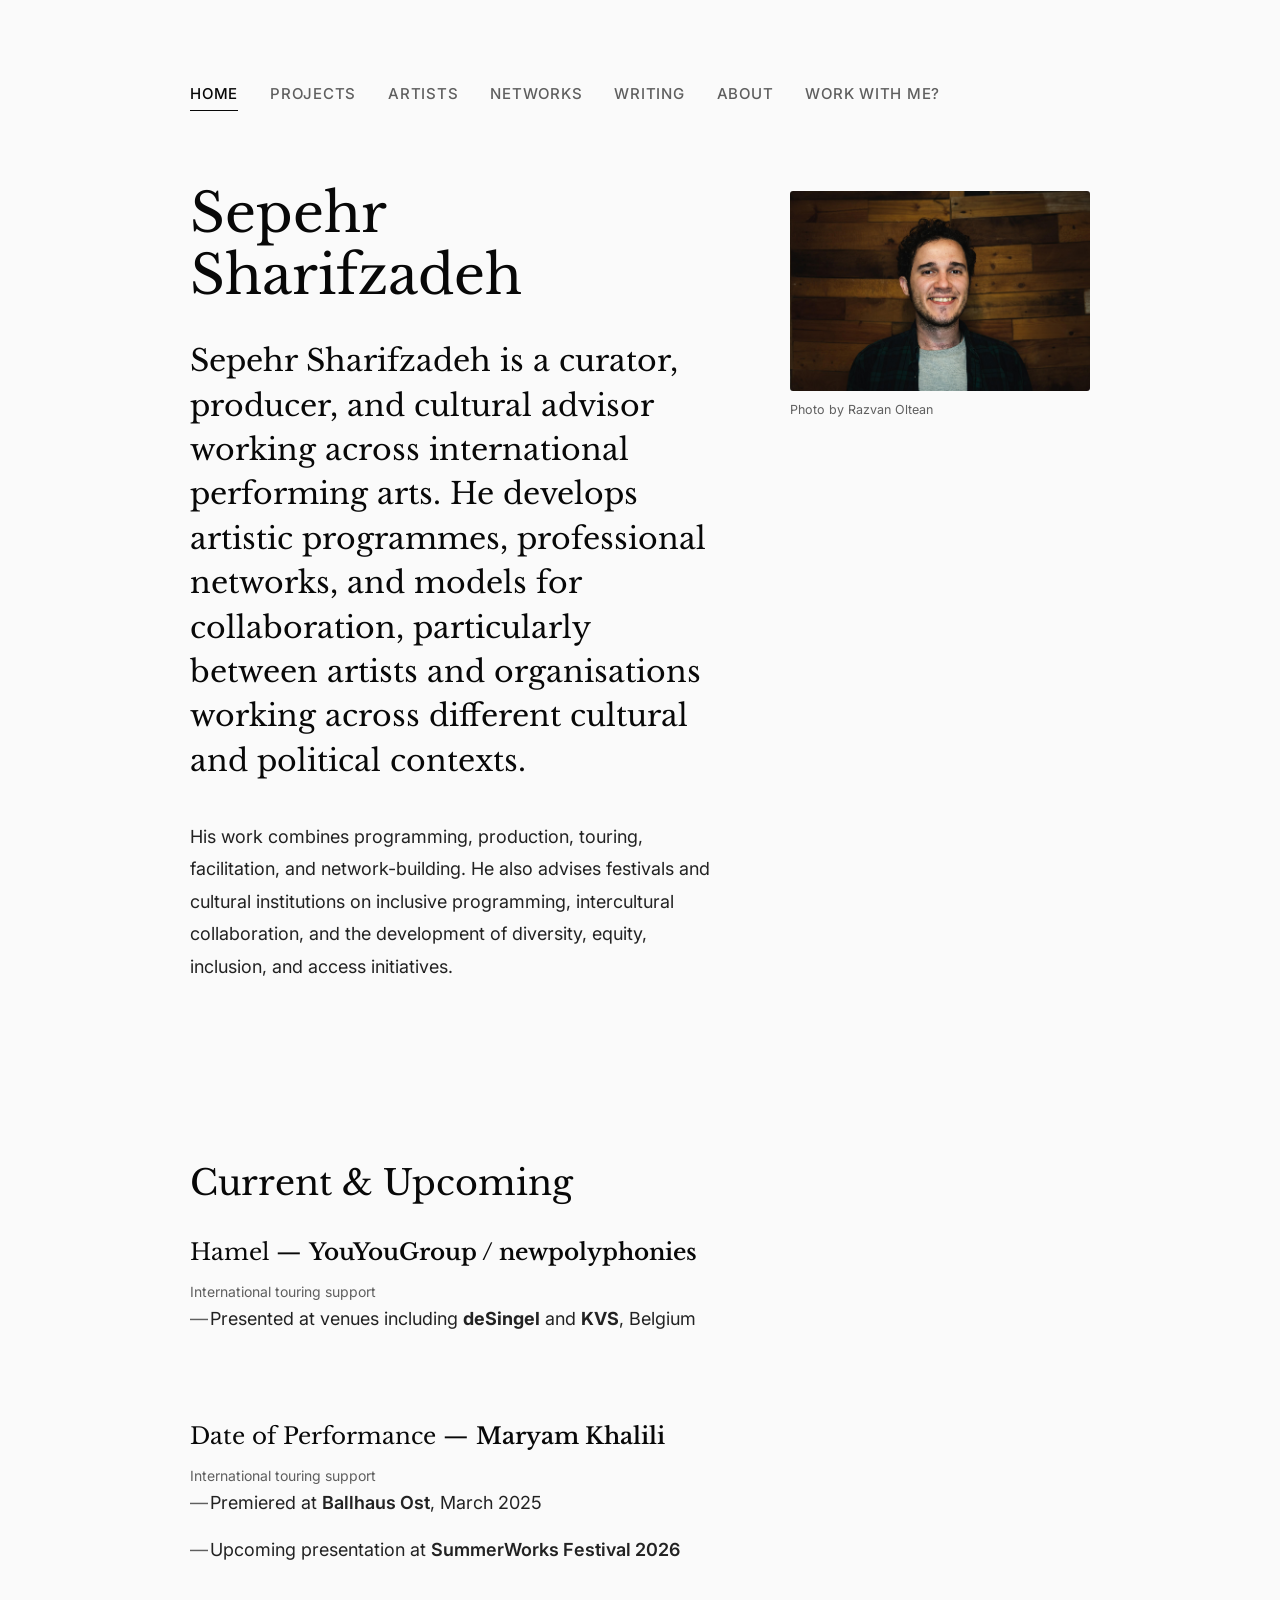
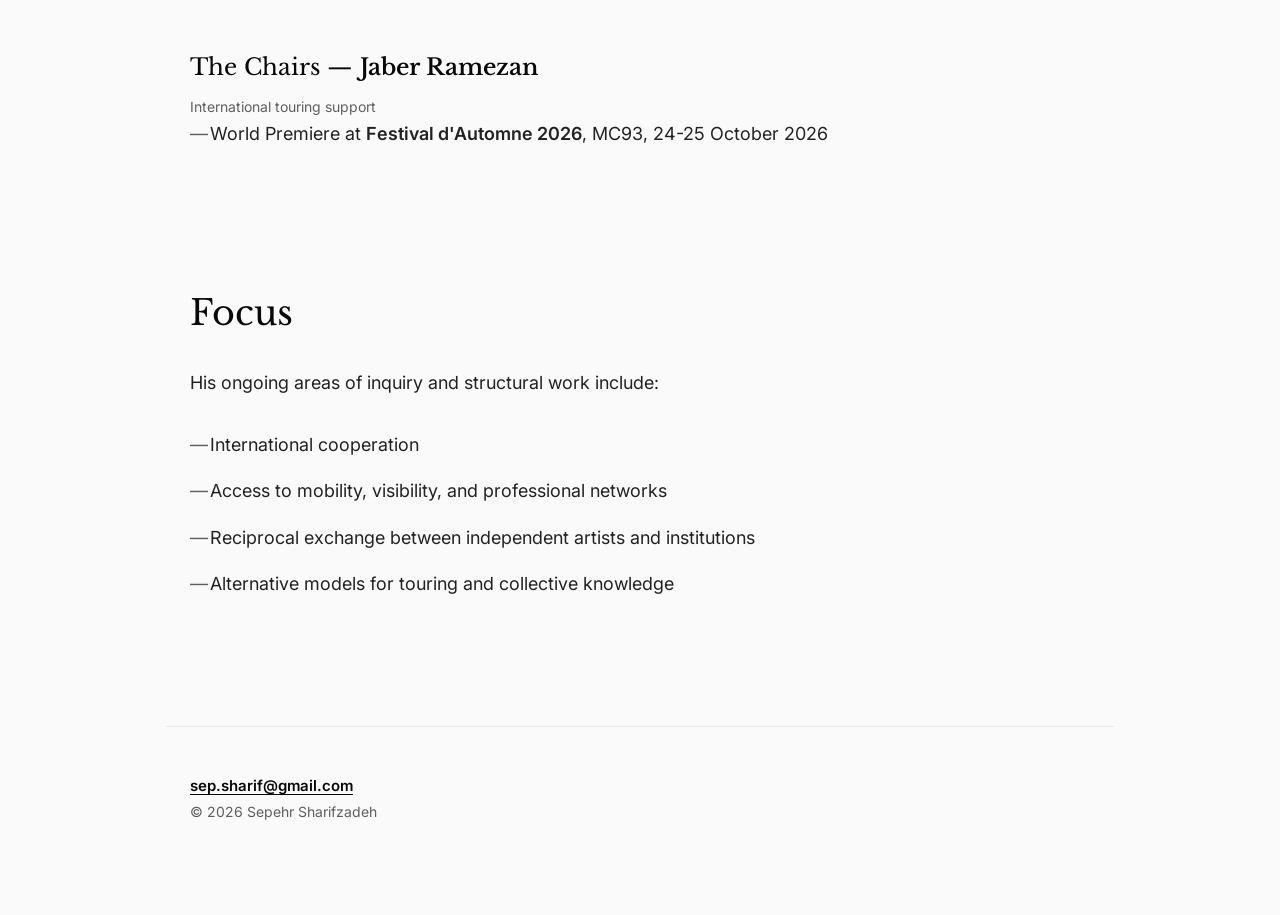
==== index.html @ 71f2996f "Refine homepage portrait markup" ====
<!DOCTYPE html>
<html lang="en">
<head>
  <meta charset="UTF-8">
  <meta name="viewport" content="width=device-width, initial-scale=1.0">
  <title>Sepehr Sharifzadeh</title>
  <link rel="icon" type="image/svg+xml" href="assets/favicon.svg">
  <link rel="stylesheet" href="styles.css">
</head>
<body>
  <header class="site-header">
    <nav class="nav" aria-label="Main navigation">
      <a href="index.html" class="active">Home</a>
      <a href="projects.html">Projects</a>
      <a href="artists.html">Artists</a>
      <a href="networks.html">Networks</a>
      <a href="writing.html">Writing</a>
      <a href="about.html">About</a>
      <a href="contact.html">Work with me?</a>
    </nav>
  </header>

  <main class="container">
    <section class="home-intro">
      <div class="home-intro-layout">
        <div class="home-intro-text">
          <h1>Sepehr Sharifzadeh</h1>
          <p class="emphasized-statement">Sepehr Sharifzadeh is a curator, producer, and cultural advisor working across international performing arts. He develops artistic programmes, professional networks, and models for collaboration, particularly between artists and organisations working across different cultural and political contexts.</p>
          <p>His work combines programming, production, touring, facilitation, and network-building. He also advises festivals and cultural institutions on inclusive programming, intercultural collaboration, and the development of diversity, equity, inclusion, and access initiatives.</p>
        </div>

        <figure class="editorial-image profile-image">
          <div class="profile-image-frame">
            <img src="assets/sepehr-portrait.jpg" alt="Portrait of Sepehr Sharifzadeh" width="2500" height="1667" decoding="async">
          </div>
          <figcaption class="image-credit">Photo by Razvan Oltean</figcaption>
        </figure>
      </div>
    </section>

    <section class="home-current">
      <h2>Current &amp; Upcoming</h2>

      <div class="entry-list">
        <div class="entry-item">
          <h3 class="entry-title">
            Hamel — <a href="https://newpolyphonies.be/en" target="_blank" rel="noopener">YouYouGroup / newpolyphonies</a>
          </h3>
          <p class="entry-meta">International touring support</p>
          <ul class="minimal-list">
            <li>Presented at venues including <strong>deSingel</strong> and <strong>KVS</strong>, Belgium</li>
          </ul>
        </div>

        <div class="entry-item">
          <h3 class="entry-title">Date of Performance — <a href="https://www.berlinerfestspiele.de/en/artist/7583d34d-cf23-4300-85a7-9ae153228dfc/maryam-khalili" target="_blank" rel="noopener">Maryam Khalili</a></h3>
          <p class="entry-meta">International touring support</p>
          <ul class="minimal-list">
            <li>Premiered at <strong><a href="https://www.ballhausost.de/produktion/date-of-performance/?lang=en" target="_blank" rel="noopener">Ballhaus Ost</a></strong>, March 2025</li>
            <li>Upcoming presentation at <strong><a href="https://summerworks.ca/show/date-of-performance-2/" target="_blank" rel="noopener">SummerWorks Festival 2026</a></strong></li>
          </ul>
        </div>

        <div class="entry-item">
          <h3 class="entry-title">
            The Chairs — <a href="https://jaberramezan.com/" target="_blank" rel="noopener">Jaber Ramezan</a>
          </h3>
          <p class="entry-meta">International touring support</p>
          <ul class="minimal-list">
            <li>World Premiere at <a href="https://www.festival-automne.com/fr/edition-2026/jaber-ramezan-the-chairs" target="_blank" rel="noopener">Festival d'Automne 2026</a>, MC93, 24-25 October 2026</li>
          </ul>
        </div>
      </div>
    </section>

    <section class="home-focus">
      <h2>Focus</h2>
      <p>His ongoing areas of inquiry and structural work include:</p>
      <ul class="minimal-list">
        <li>International cooperation</li>
        <li>Access to mobility, visibility, and professional networks</li>
        <li>Reciprocal exchange between independent artists and institutions</li>
        <li>Alternative models for touring and collective knowledge</li>
      </ul>
    </section>
  </main>

  <footer class="footer">
    <div>
      <a href="mailto:sep.sharif@gmail.com">sep.sharif@gmail.com</a>
    </div>
    <div class="text-muted">© 2026 Sepehr Sharifzadeh</div>
  </footer>

  <button class="back-to-top" type="button" aria-label="Back to top" data-back-to-top tabindex="-1">↑ Top</button>
  <script src="script.js" defer></script>
</body>
</html>
---- styles.css ----
@import url('https://fonts.googleapis.com/css2?family=Cormorant+Garamond:ital,wght@0,400;0,600;1,400&family=Inter:wght@400;500&family=Libre+Baskerville:ital,wght@0,400;0,700;1,400&display=swap');

:root {
  --bg-color: #fafafa;
  --border-color: #eaeaea;
  --text-heading: #080808;
  --text-body: #222222;
  --text-muted: #5f5f5f;
  --font-sans: 'Inter', 'Helvetica Neue', sans-serif;
  --font-serif: 'Libre Baskerville', 'Cormorant Garamond', serif;
  --max-width: 900px;
}

body {
  margin: 0;
  padding: 0;
  background-color: var(--bg-color);
  color: var(--text-body);
  font-family: var(--font-sans);
  font-size: 18px;
  line-height: 1.8;
  -webkit-font-smoothing: antialiased;
  -moz-osx-font-smoothing: grayscale;
}

a {
  color: inherit;
  font-weight: 600;
  text-decoration: none;
  transition: opacity 0.2s ease, color 0.2s ease;
}

main a:hover {
  text-decoration: underline;
  text-underline-offset: 4px;
}

img {
  display: block;
  max-width: 100%;
  height: auto;
}

figure {
  margin: 0;
}

.editorial-image img {
  width: 100%;
  border-radius: 3px;
}

/* Typography */
h1,
h2,
h3,
h4,
h5,
h6 {
  font-family: var(--font-serif);
  font-weight: 400;
  margin-top: 0;
  color: var(--text-heading);
}

h1 {
  font-size: clamp(48px, 5.5vw, 54px);
  line-height: 1.15;
  margin-bottom: 32px;
}

h2 {
  font-size: clamp(28px, 3.3vw, 35px);
  line-height: 1.25;
  margin-bottom: 32px;
}

h3 {
  font-size: 23px;
  line-height: 1.35;
  margin-bottom: 12px;
}

p {
  margin-top: 0;
  margin-bottom: 30px;
  max-width: 720px;
}

.emphasized-statement {
  font-family: var(--font-serif);
  font-size: 30px;
  line-height: 1.48;
  color: var(--text-heading);
  margin-bottom: 38px;
  max-width: 820px;
}

.text-muted {
  font-size: 14px;
  color: var(--text-muted);
}

/* Layout */
.container {
  max-width: var(--max-width);
  margin: 0 auto;
  padding: 0 24px;
}

.site-header {
  padding: 80px 24px 76px;
  max-width: var(--max-width);
  margin: 0 auto;
}

.nav {
  display: flex;
  gap: 32px;
  flex-wrap: wrap;
  font-family: var(--font-sans);
  font-size: 15px;
}

.nav a {
  color: var(--text-muted);
  font-weight: 500;
  letter-spacing: 0.05em;
  position: relative;
  text-transform: uppercase;
}

.nav a:hover,
.nav a.active {
  color: var(--text-heading);
}

.nav a::after {
  content: '';
  position: absolute;
  left: 0;
  bottom: -4px;
  width: 100%;
  height: 1px;
  background-color: var(--text-heading);
  transform-origin: right;
  transform: scaleX(0);
  transition: transform 0.3s ease;
}

.nav a:hover::after,
.nav a.active::after {
  transform: scaleX(1);
  transform-origin: left;
}

main {
  padding-bottom: 148px;
}

section {
  opacity: 0;
  margin-bottom: 126px;
  transform: translateY(15px);
  animation: fadeIn 0.8s cubic-bezier(0.2, 0.8, 0.2, 1) forwards;
}

@keyframes fadeIn {
  to {
    opacity: 1;
    transform: translateY(0);
  }
}

.page-title {
  margin-bottom: 72px;
  padding-bottom: 32px;
  border-bottom: 1px solid var(--border-color);
}

.page-title + .page-intro {
  max-width: 720px;
  margin-top: -36px;
  margin-bottom: 80px;
  color: var(--text-muted);
}

/* Entries */
.entry-list {
  display: flex;
  flex-direction: column;
  gap: 72px;
}

.entry-item {
  max-width: 740px;
}

.entry-title {
  margin-bottom: 12px;
}

.entry-desc {
  margin-bottom: 12px;
}

.entry-meta {
  margin-bottom: 0;
  font-size: 14px;
  line-height: 1.65;
  color: var(--text-muted);
}

/* Artists */
.artist-list {
  display: flex;
  flex-direction: column;
  gap: 0;
}

.artist-item {
  display: grid;
  grid-template-columns: minmax(0, 0.36fr) minmax(0, 0.64fr);
  gap: clamp(48px, 6vw, 64px);
  align-items: center;
  max-width: 100%;
  padding-top: 92px;
  margin-top: 92px;
  border-top: 1px solid var(--border-color);
}

.artist-item:first-child {
  padding-top: 0;
  margin-top: 0;
  border-top: 0;
}

.artist-row-text-only {
  display: block;
  max-width: 720px;
}

.artist-copy {
  max-width: 100%;
}

.artist-name {
  font-size: clamp(34px, 3.7vw, 40px);
  line-height: 1.16;
  margin-bottom: 18px;
  overflow-wrap: break-word;
}

.artist-bio {
  margin-bottom: 0;
  color: var(--text-muted);
  font-size: 17px;
  line-height: 1.75;
}

.artist-details {
  display: flex;
  flex-direction: column;
  gap: 20px;
  margin: 36px 0 0;
}

.artist-details div {
  max-width: 100%;
}

.artist-details dt {
  margin-bottom: 4px;
  color: var(--text-muted);
  font-size: 13px;
  letter-spacing: 0.04em;
  line-height: 1.5;
  text-transform: uppercase;
}

.artist-details dd {
  margin: 0;
  color: var(--text-body);
  font-size: 16px;
  line-height: 1.7;
}

.artist-link {
  color: var(--text-heading);
  font-size: 15px;
  text-decoration: underline;
  text-decoration-color: #d0d0d0;
  text-underline-offset: 5px;
}

.artist-link:hover {
  text-decoration-color: var(--text-heading);
}

.artist-production {
  min-width: 0;
  align-self: center;
}

.artist-production-frame {
  width: 100%;
  aspect-ratio: 3 / 2;
  overflow: hidden;
  background: #f4f4f2;
  border-radius: 3px;
}

.artist-production-frame img {
  display: block;
  width: 100%;
  height: 100%;
  object-fit: cover;
  object-position: center;
}

@media (max-width: 700px) {
  .artist-item {
    grid-template-columns: 1fr;
    gap: 34px;
    padding-top: 72px;
    margin-top: 72px;
  }

  .artist-row-text-only {
    max-width: 100%;
  }
}

/* Publications */
.pub-list {
  display: flex;
  flex-direction: column;
  gap: 40px;
}

.pub-item {
  display: flex;
  flex-direction: column;
  gap: 4px;
  max-width: 800px;
}

.pub-year {
  font-family: var(--font-serif);
  font-size: 18px;
  color: var(--text-muted);
  margin-bottom: 4px;
}

.pub-title {
  max-width: 760px;
  color: var(--text-heading);
}

.pub-title a {
  text-decoration: underline;
  text-decoration-color: #ccc;
  text-underline-offset: 4px;
}

.pub-title a:hover {
  text-decoration-color: var(--text-heading);
}

/* Pages */
.home-intro {
  margin-bottom: 148px;
}

.home-intro-layout {
  display: grid;
  grid-template-columns: minmax(0, 1fr) minmax(220px, 300px);
  gap: 72px;
  align-items: start;
}

.home-intro p {
  max-width: 760px;
}

.profile-image {
  margin-top: 8px;
}

.image-credit {
  margin: 10px 0 0;
  font-size: 12.5px;
  line-height: 1.5;
  color: var(--text-muted);
  text-align: left;
}

.section-image {
  max-width: 760px;
  margin: 8px 0 4px;
}

.note-list {
  display: flex;
  flex-direction: column;
  max-width: 760px;
}

.note-item {
  max-width: 760px;
  margin-bottom: 80px;
}

.note-item + .note-item {
  padding-top: 80px;
  border-top: 1px solid #d8d8d8;
}

.note-item p {
  max-width: 720px;
  margin-bottom: 18px;
}

.note-image {
  margin-bottom: 40px;
}

.section-title {
  margin-bottom: 50px;
}

.service-list {
  display: flex;
  flex-direction: column;
  gap: 50px;
  max-width: 760px;
}

.service-item {
  max-width: 720px;
}

.service-item h3 {
  margin-bottom: 12px;
}

.service-item p {
  margin-bottom: 0;
}

.note-type {
  margin-bottom: 8px;
}

.contact-statement {
  margin-bottom: 72px;
}

.contact-links {
  display: flex;
  flex-direction: column;
  gap: 18px;
  font-size: 18px;
}

.contact-links a {
  text-decoration: underline;
  text-underline-offset: 4px;
}

.contact-footer {
  margin-top: 90px;
}

.back-to-top {
  position: fixed;
  right: 24px;
  bottom: 24px;
  z-index: 20;
  display: inline-flex;
  align-items: center;
  justify-content: center;
  min-width: 70px;
  padding: 10px 14px;
  border: 1px solid rgba(8, 8, 8, 0.12);
  border-radius: 999px;
  background-color: rgba(250, 250, 250, 0.94);
  color: var(--text-heading);
  font-family: var(--font-sans);
  font-size: 13px;
  font-weight: 500;
  letter-spacing: 0.03em;
  line-height: 1;
  cursor: pointer;
  opacity: 0;
  pointer-events: none;
  transform: translateY(12px);
  transition: opacity 0.24s ease, transform 0.24s ease, background-color 0.2s ease, border-color 0.2s ease;
  -webkit-backdrop-filter: blur(10px);
  backdrop-filter: blur(10px);
}

.back-to-top.is-visible {
  opacity: 1;
  pointer-events: auto;
  transform: translateY(0);
}

.back-to-top:hover,
.back-to-top:focus-visible {
  background-color: #ffffff;
  border-color: rgba(8, 8, 8, 0.22);
}

.back-to-top:focus-visible {
  outline: 2px solid rgba(8, 8, 8, 0.18);
  outline-offset: 2px;
}

ul.minimal-list {
  list-style: none;
  padding: 0;
  margin: 0;
}

ul.minimal-list li {
  margin-bottom: 14px;
  padding-left: 20px;
  position: relative;
}

ul.minimal-list li::before {
  content: "—";
  position: absolute;
  left: 0;
  color: var(--text-muted);
}

/* Footer */
.footer {
  max-width: var(--max-width);
  margin: 0 auto;
  padding: 45px 24px 90px;
  border-top: 1px solid var(--border-color);
  font-size: 15px;
}

.footer a {
  color: var(--text-heading);
  text-decoration: underline;
  text-underline-offset: 3px;
  margin-right: 24px;
}

.footer a:hover {
  color: var(--text-muted);
}

/* Responsive */
@media (max-width: 600px) {
  h1 {
    font-size: 39px;
    line-height: 1.18;
  }

  h2 {
    font-size: 28px;
  }

  .emphasized-statement {
    font-size: 24px;
    line-height: 1.5;
  }

  .site-header {
    padding: 45px 24px 54px;
  }

  section {
    margin-bottom: 98px;
  }

  .nav {
    gap: 20px;
  }

  .home-intro-layout {
    grid-template-columns: 1fr;
    gap: 40px;
  }

  .profile-image {
    order: -1;
    max-width: 320px;
    margin-top: 0;
  }

  .section-image {
    margin: 0;
  }

  .artist-item {
    grid-template-columns: 1fr;
    gap: 34px;
    padding-top: 72px;
    margin-top: 72px;
  }

  .artist-list {
    gap: 0;
  }

  .artist-name {
    font-size: 34px;
  }

  .artist-row-text-only {
    max-width: 100%;
  }

  .note-list {
    gap: 0;
  }

  .note-item {
    margin-bottom: 64px;
  }

  .note-item + .note-item {
    padding-top: 64px;
  }

  .note-image {
    margin-bottom: 32px;
  }

  .back-to-top {
    right: 18px;
    bottom: 18px;
    min-width: 66px;
    padding: 9px 13px;
  }
}

@media (prefers-reduced-motion: reduce) {
  .back-to-top {
    transition: none;
  }
}
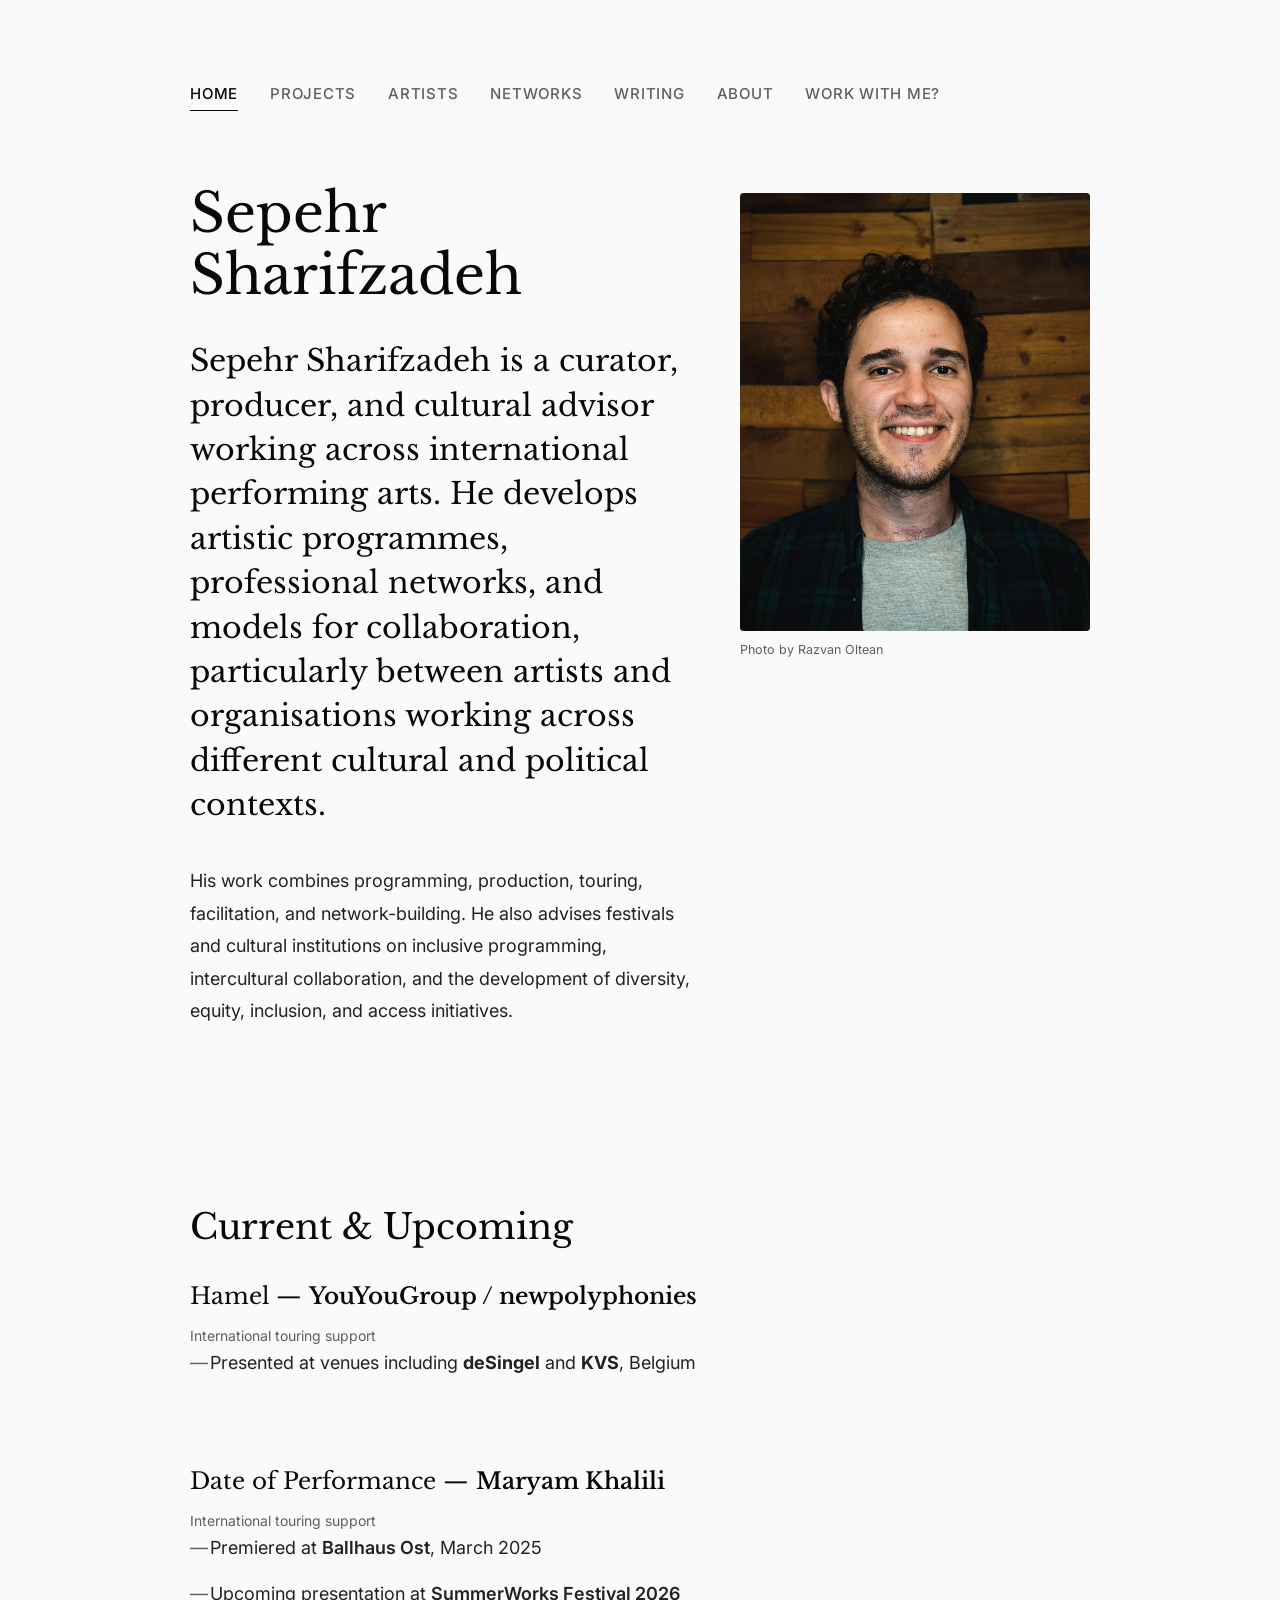
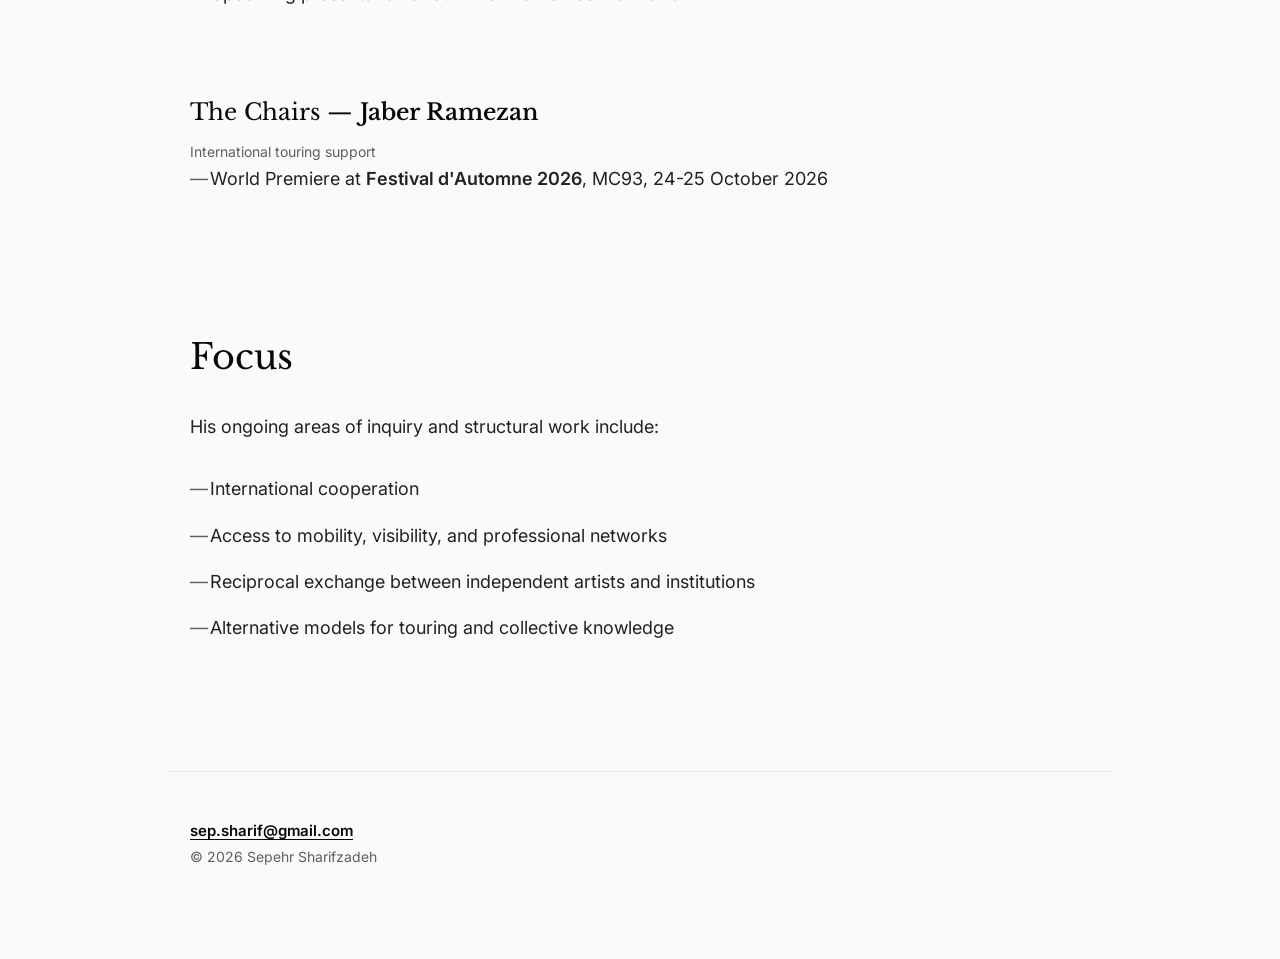
==== commit 3af28641: "Load refreshed homepage stylesheet" ====
--- a/index.html
+++ b/index.html
@@ -5,7 +5,7 @@
   <meta name="viewport" content="width=device-width, initial-scale=1.0">
   <title>Sepehr Sharifzadeh</title>
   <link rel="icon" type="image/svg+xml" href="assets/favicon.svg">
-  <link rel="stylesheet" href="styles.css">
+  <link rel="stylesheet" href="styles.css?v=portrait-20260722">
 </head>
 <body>
   <header class="site-header">
--- a/styles.css
+++ b/styles.css
@@ -374,8 +374,8 @@
 
 .home-intro-layout {
   display: grid;
-  grid-template-columns: minmax(0, 1fr) minmax(220px, 300px);
-  gap: 72px;
+  grid-template-columns: minmax(0, 1fr) minmax(260px, 350px);
+  gap: 50px;
   align-items: start;
 }
 
@@ -384,7 +384,23 @@
 }
 
 .profile-image {
-  margin-top: 8px;
+  max-width: 350px;
+  margin-top: 10px;
+}
+
+.profile-image-frame {
+  width: 100%;
+  aspect-ratio: 4 / 5;
+  overflow: hidden;
+  border-radius: 3px;
+  background: #f4f4f2;
+}
+
+.profile-image-frame img {
+  width: 100%;
+  height: 100%;
+  object-fit: cover;
+  object-position: 52% center;
 }
 
 .image-credit {
@@ -592,7 +608,7 @@
   .profile-image {
     order: -1;
     max-width: 320px;
-    margin-top: 0;
+    margin: 0 auto;
   }
 
   .section-image {
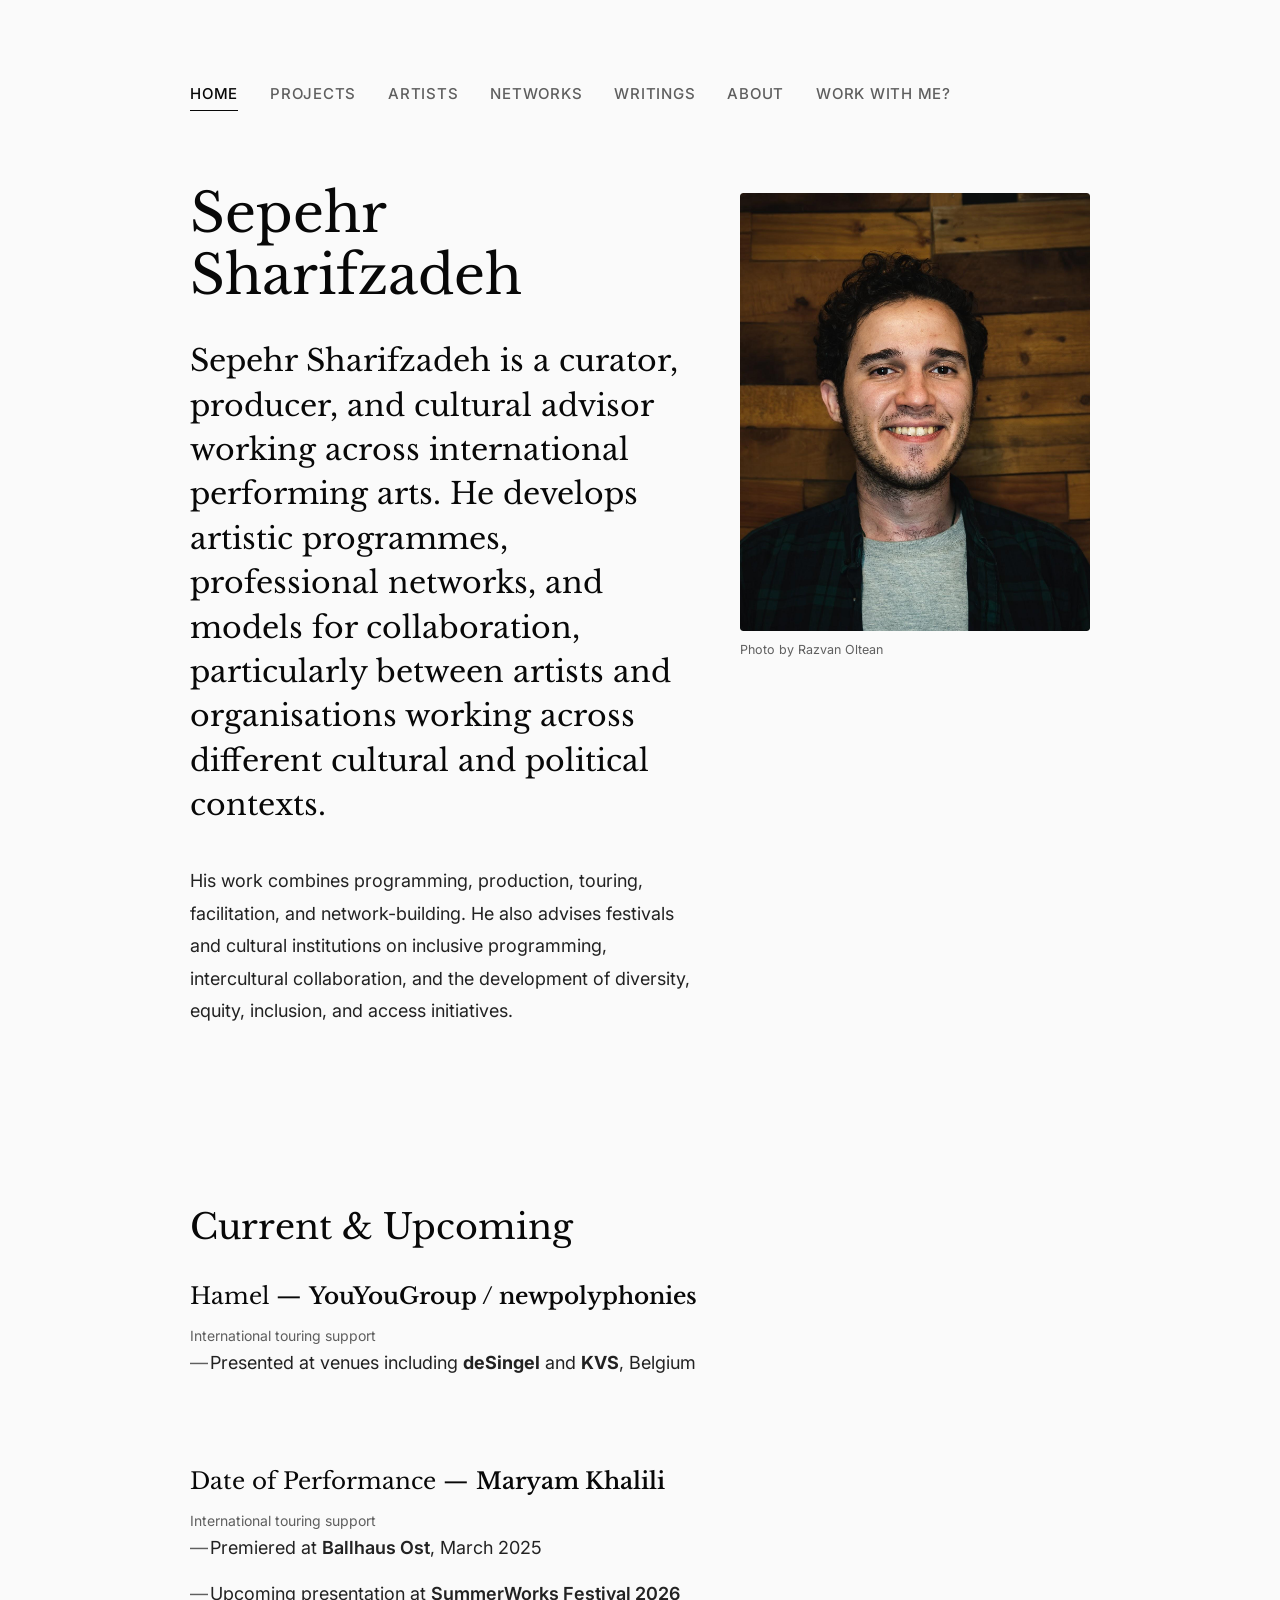
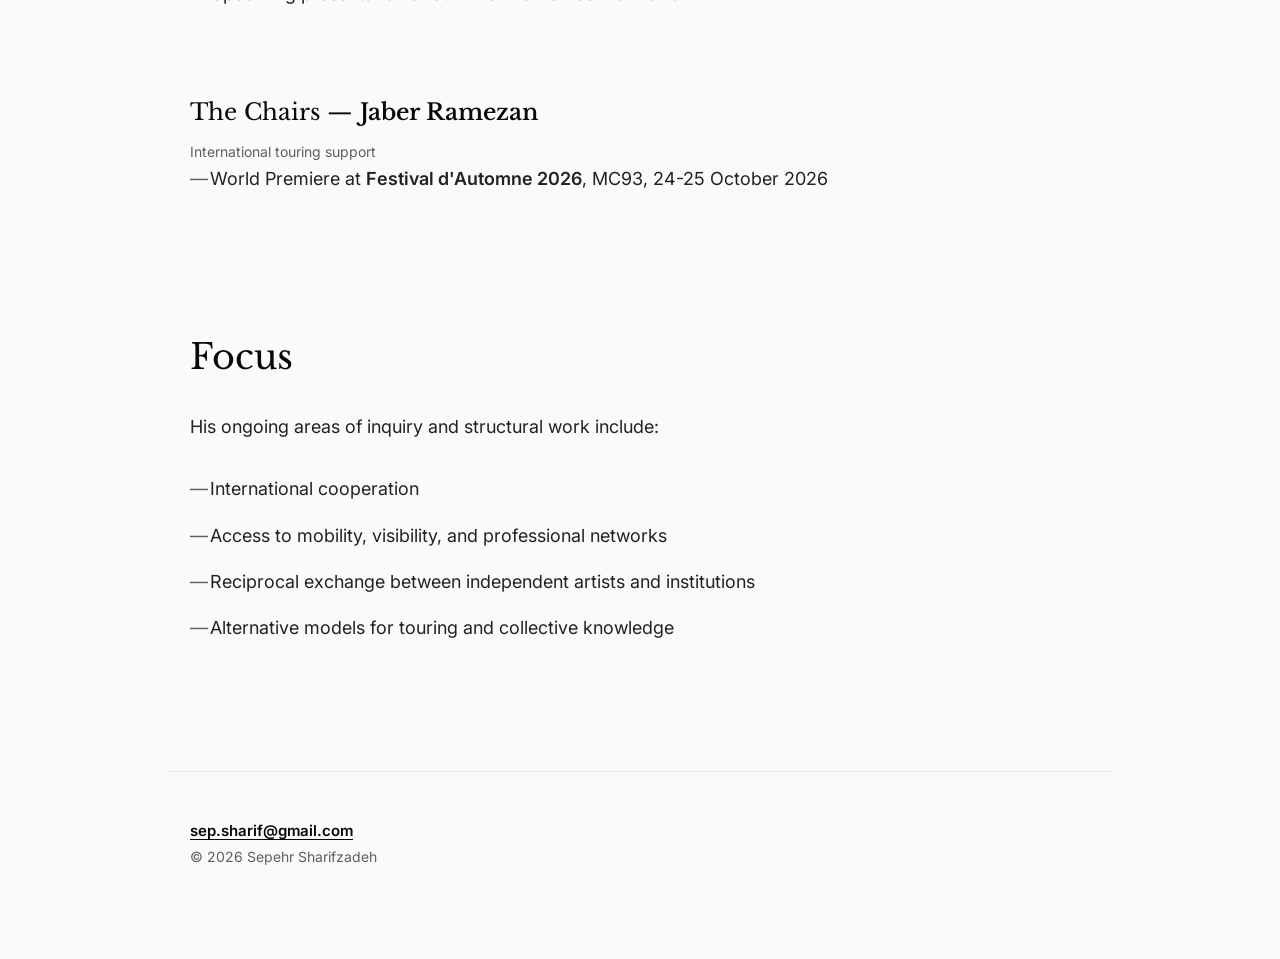
==== commit de619358: "Update writing navigation label" ====
--- a/index.html
+++ b/index.html
@@ -14,7 +14,7 @@
       <a href="projects.html">Projects</a>
       <a href="artists.html">Artists</a>
       <a href="networks.html">Networks</a>
-      <a href="writing.html">Writing</a>
+      <a href="writing.html">Writings</a>
       <a href="about.html">About</a>
       <a href="contact.html">Work with me?</a>
     </nav>
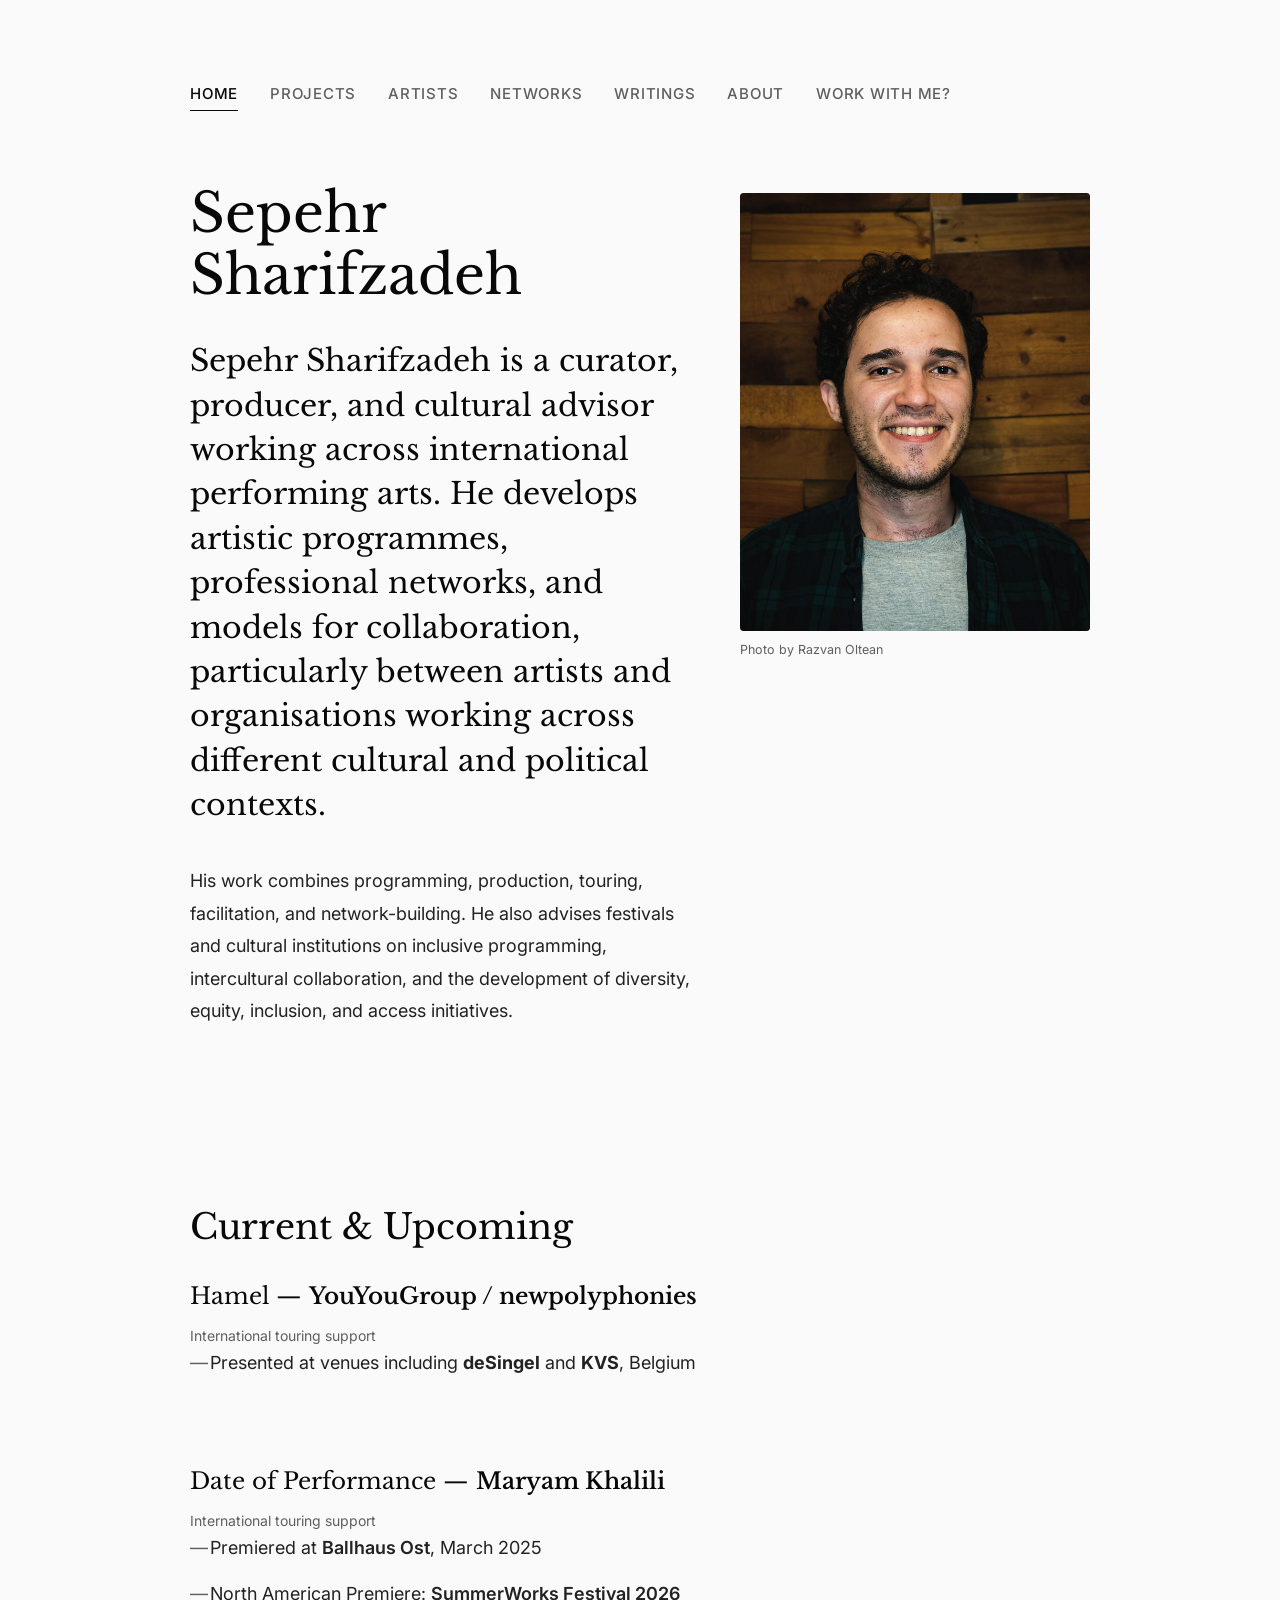
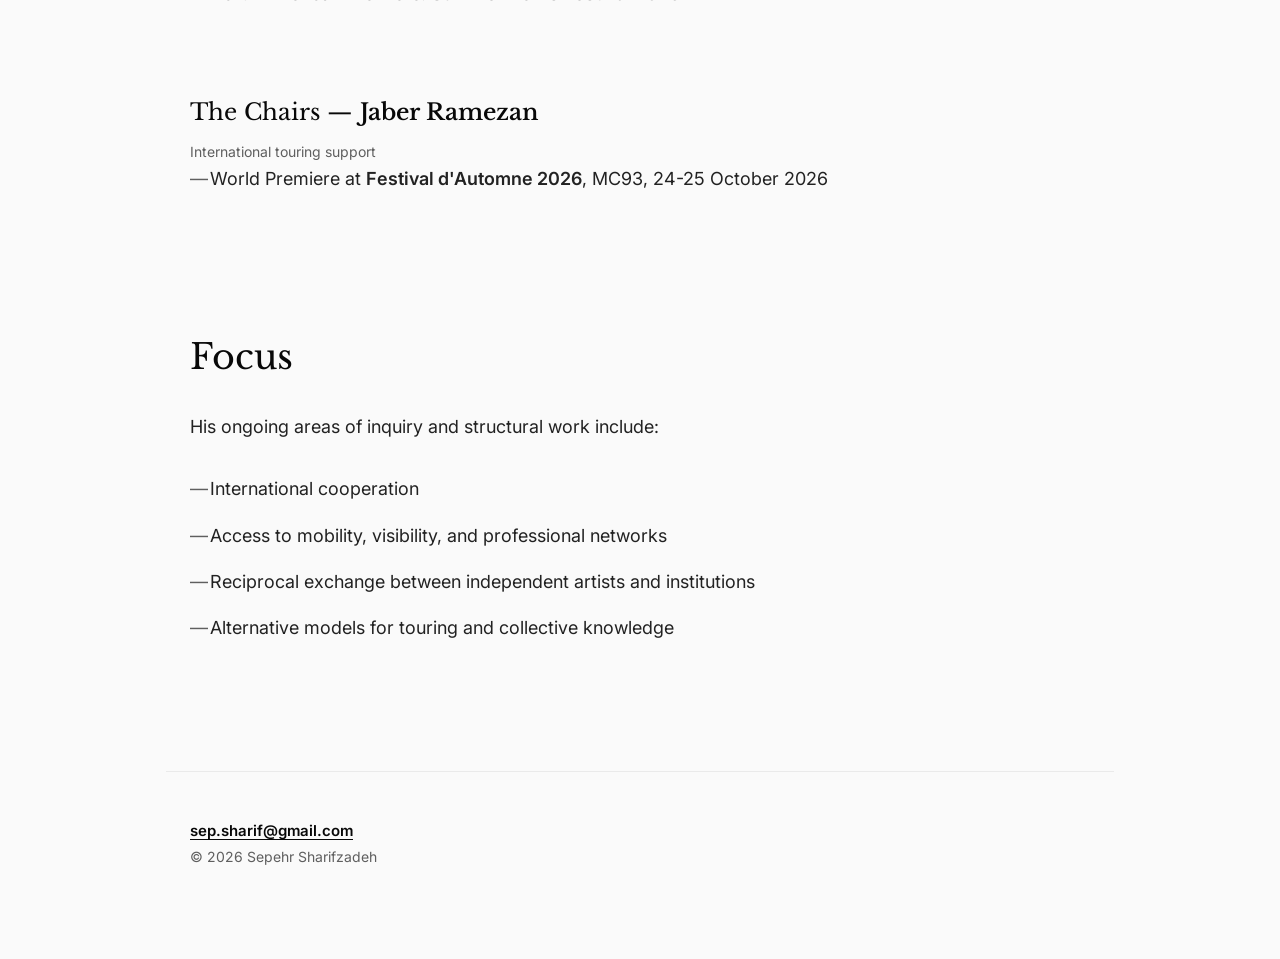
==== commit 35428f67: "Update SummerWorks premiere wording" ====
--- a/index.html
+++ b/index.html
@@ -57,7 +57,7 @@
           <p class="entry-meta">International touring support</p>
           <ul class="minimal-list">
             <li>Premiered at <strong><a href="https://www.ballhausost.de/produktion/date-of-performance/?lang=en" target="_blank" rel="noopener">Ballhaus Ost</a></strong>, March 2025</li>
-            <li>Upcoming presentation at <strong><a href="https://summerworks.ca/show/date-of-performance-2/" target="_blank" rel="noopener">SummerWorks Festival 2026</a></strong></li>
+            <li>North American Premiere: <strong><a href="https://summerworks.ca/show/date-of-performance-2/" target="_blank" rel="noopener">SummerWorks Festival 2026</a></strong></li>
           </ul>
         </div>
 
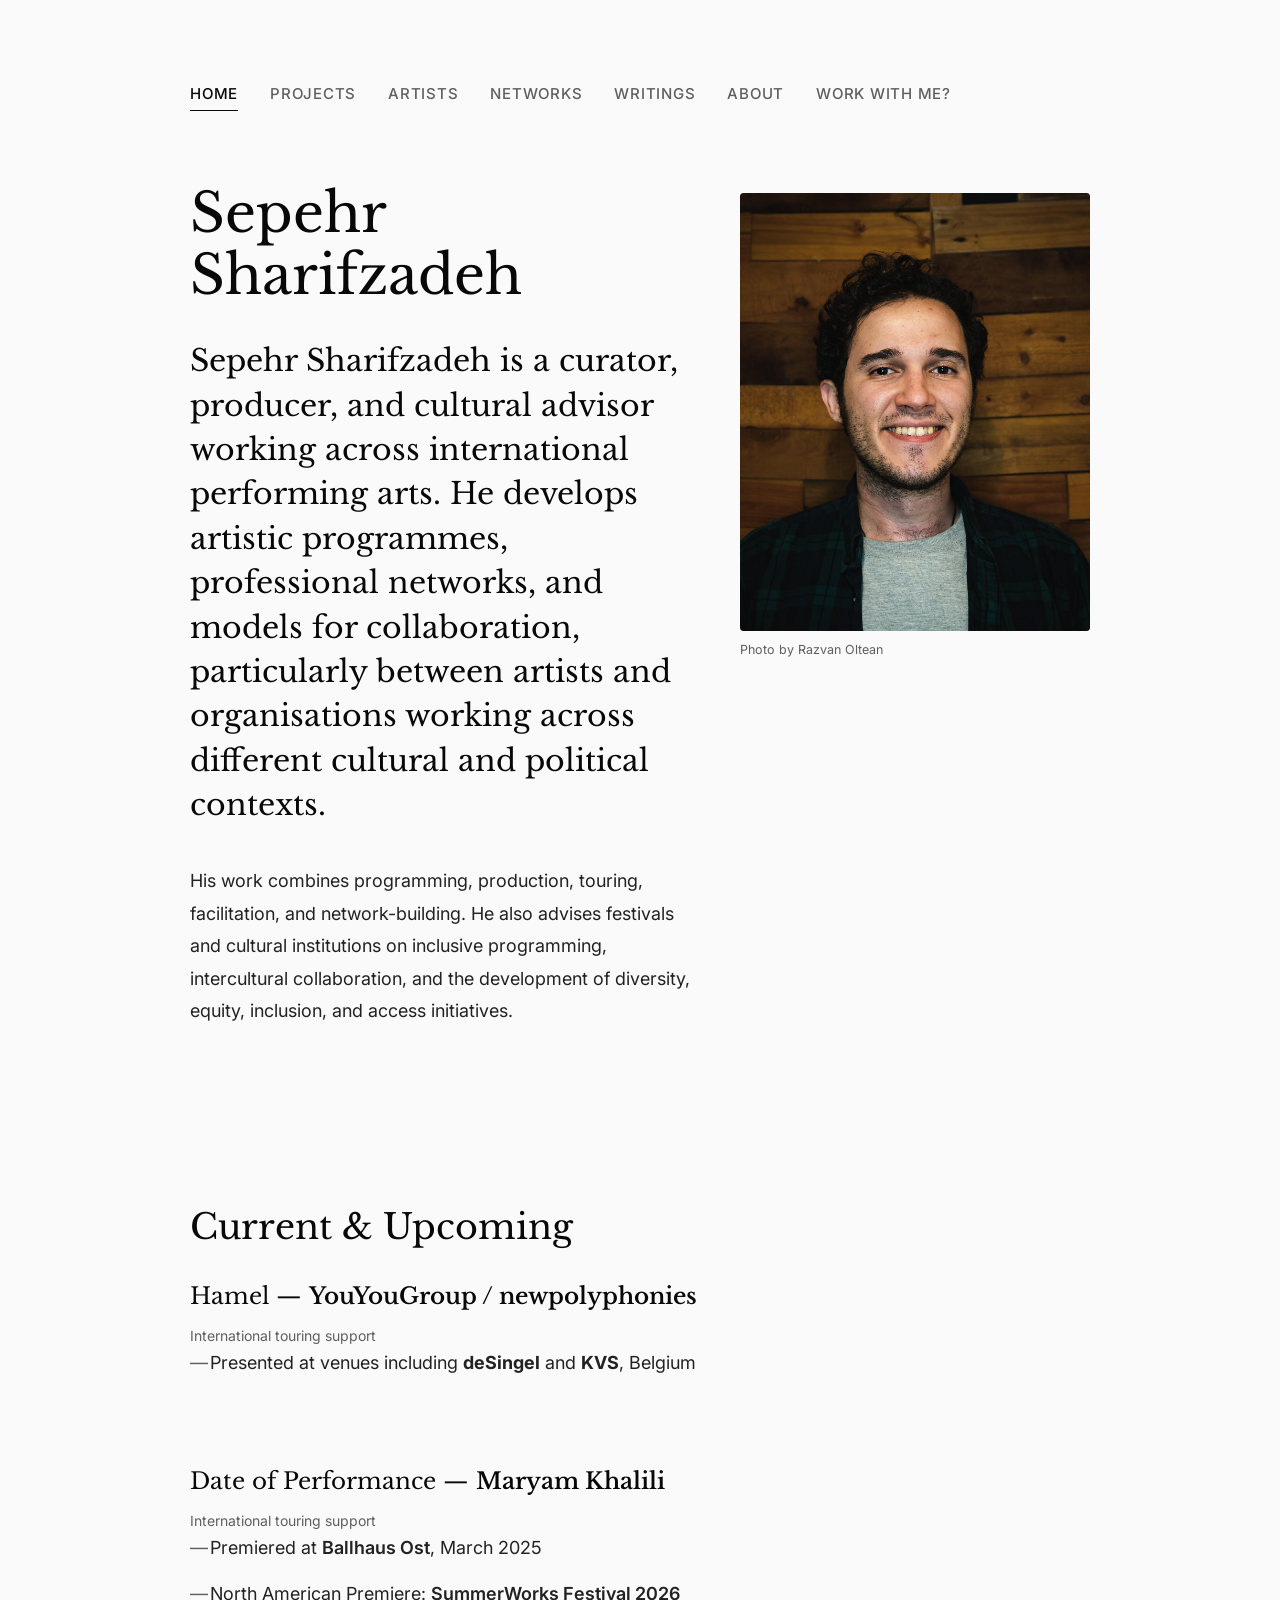
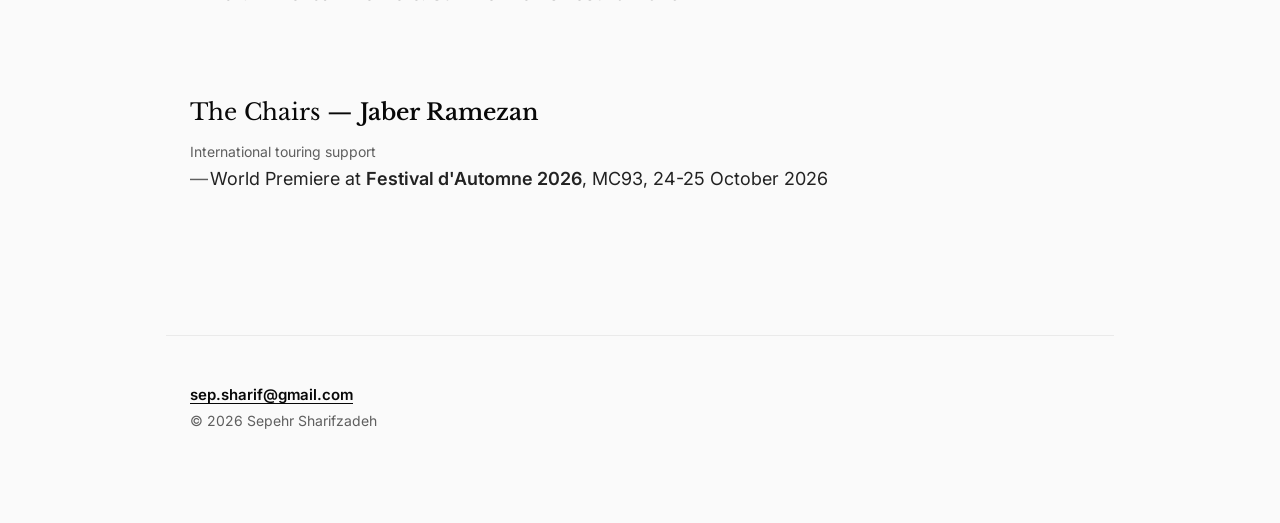
==== commit bff5b39d: "Move Focus section to About page" ====
--- a/index.html
+++ b/index.html
@@ -73,16 +73,6 @@
       </div>
     </section>
 
-    <section class="home-focus">
-      <h2>Focus</h2>
-      <p>His ongoing areas of inquiry and structural work include:</p>
-      <ul class="minimal-list">
-        <li>International cooperation</li>
-        <li>Access to mobility, visibility, and professional networks</li>
-        <li>Reciprocal exchange between independent artists and institutions</li>
-        <li>Alternative models for touring and collective knowledge</li>
-      </ul>
-    </section>
   </main>
 
   <footer class="footer">
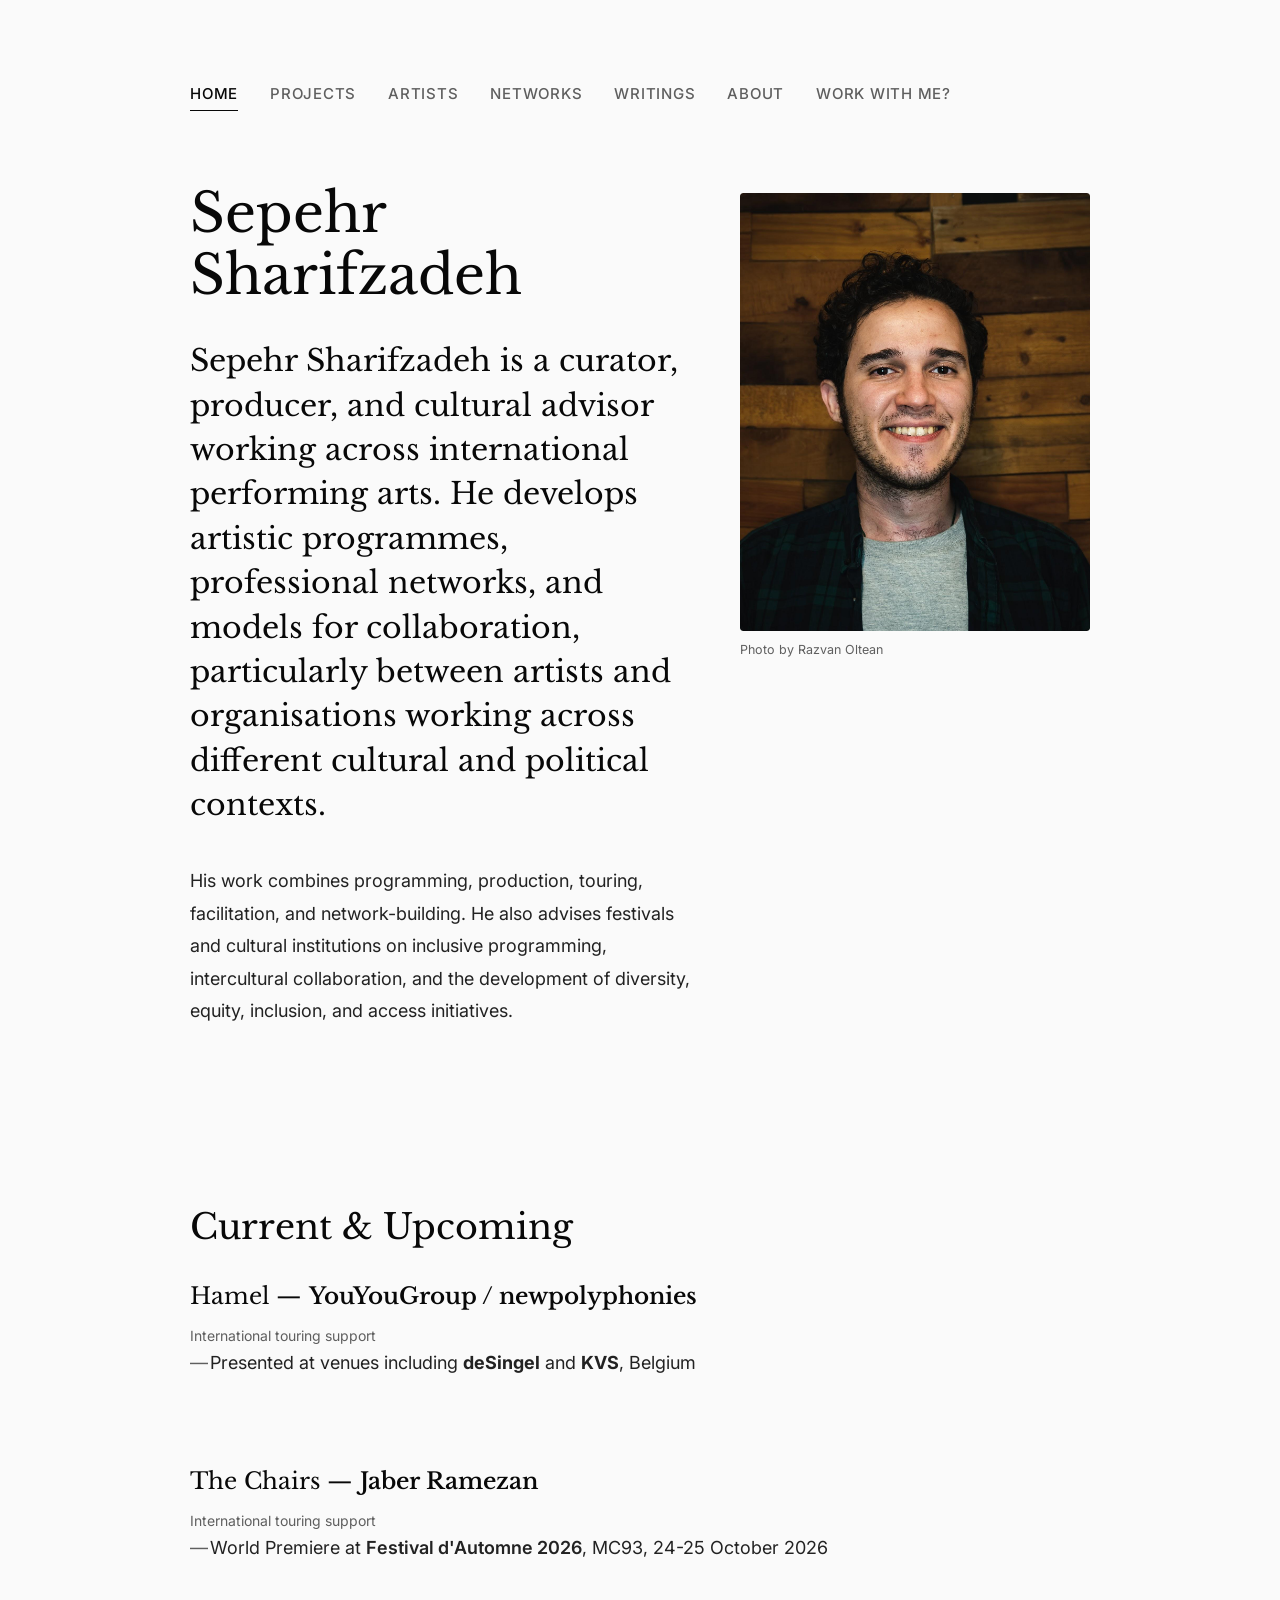
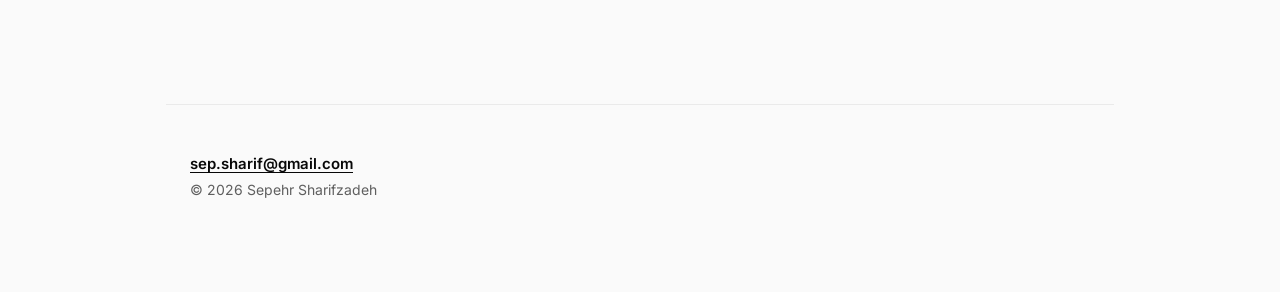
==== commit c8fecf0c: "Update portfolio content and service order" ====
--- a/index.html
+++ b/index.html
@@ -53,15 +53,6 @@
         </div>
 
         <div class="entry-item">
-          <h3 class="entry-title">Date of Performance — <a href="https://www.berlinerfestspiele.de/en/artist/7583d34d-cf23-4300-85a7-9ae153228dfc/maryam-khalili" target="_blank" rel="noopener">Maryam Khalili</a></h3>
-          <p class="entry-meta">International touring support</p>
-          <ul class="minimal-list">
-            <li>Premiered at <strong><a href="https://www.ballhausost.de/produktion/date-of-performance/?lang=en" target="_blank" rel="noopener">Ballhaus Ost</a></strong>, March 2025</li>
-            <li>North American Premiere: <strong><a href="https://summerworks.ca/show/date-of-performance-2/" target="_blank" rel="noopener">SummerWorks Festival 2026</a></strong></li>
-          </ul>
-        </div>
-
-        <div class="entry-item">
           <h3 class="entry-title">
             The Chairs — <a href="https://jaberramezan.com/" target="_blank" rel="noopener">Jaber Ramezan</a>
           </h3>
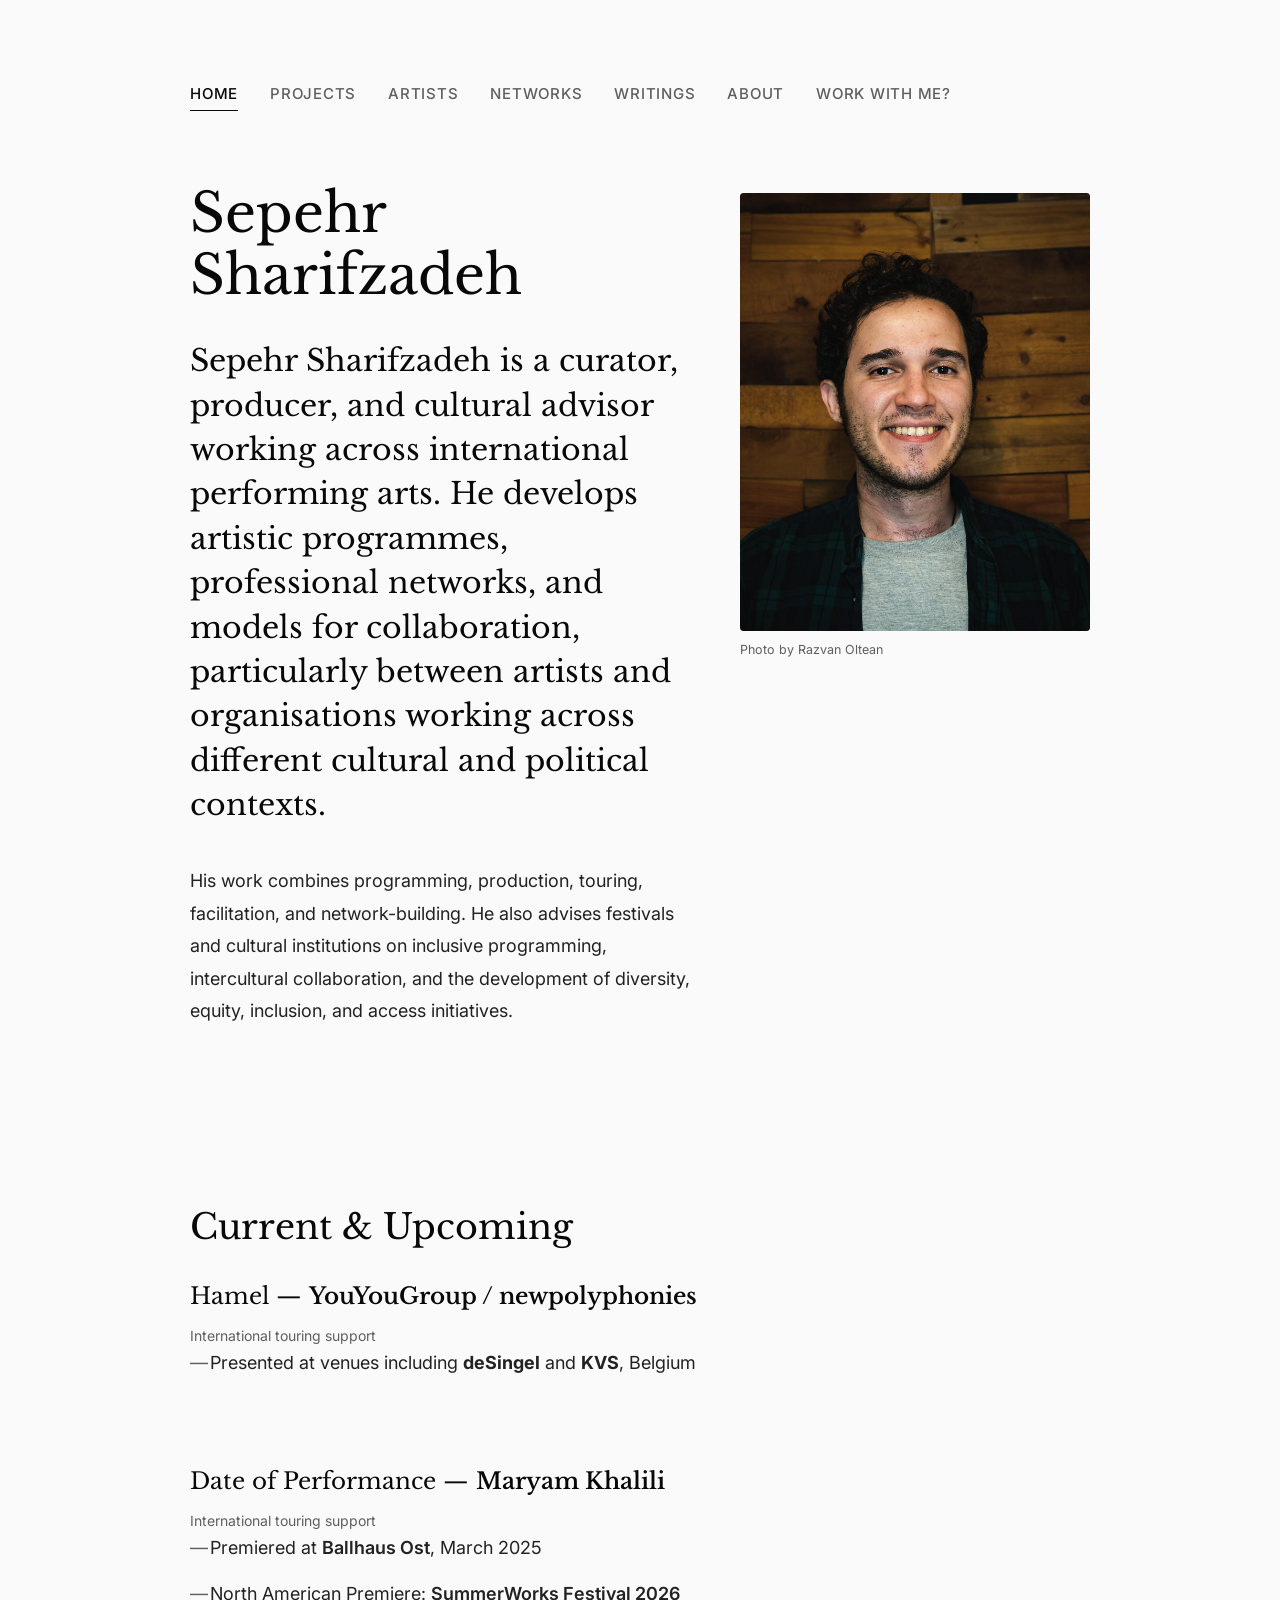
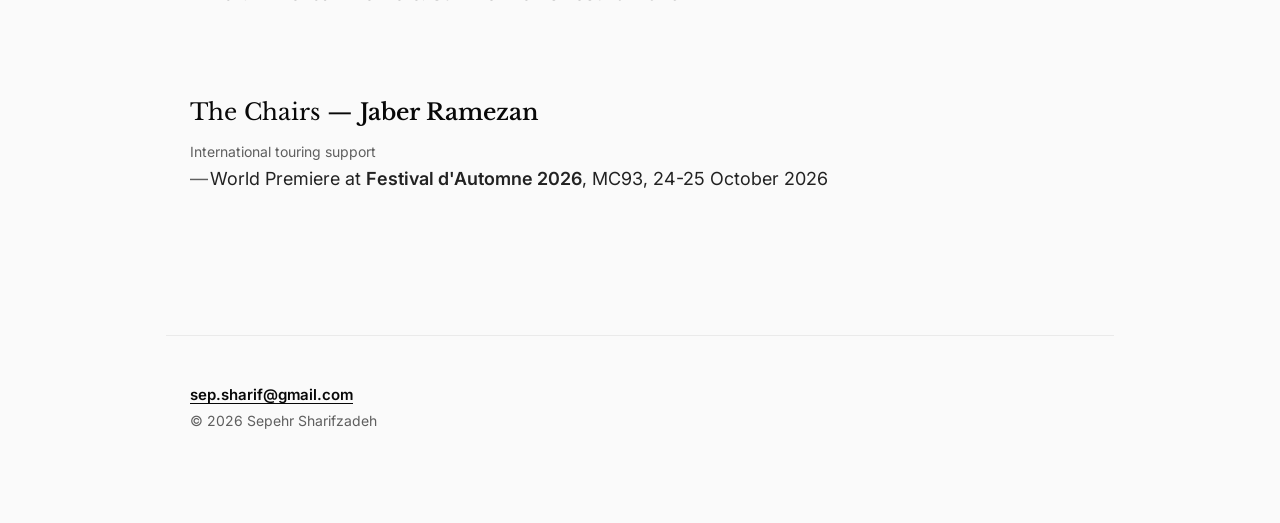
==== commit e6a4dd34: "Restore Date of Performance to current listings" ====
--- a/index.html
+++ b/index.html
@@ -53,6 +53,15 @@
         </div>
 
         <div class="entry-item">
+          <h3 class="entry-title">Date of Performance — <a href="https://www.berlinerfestspiele.de/en/artist/7583d34d-cf23-4300-85a7-9ae153228dfc/maryam-khalili" target="_blank" rel="noopener">Maryam Khalili</a></h3>
+          <p class="entry-meta">International touring support</p>
+          <ul class="minimal-list">
+            <li>Premiered at <strong><a href="https://www.ballhausost.de/produktion/date-of-performance/?lang=en" target="_blank" rel="noopener">Ballhaus Ost</a></strong>, March 2025</li>
+            <li>North American Premiere: <strong><a href="https://summerworks.ca/show/date-of-performance-2/" target="_blank" rel="noopener">SummerWorks Festival 2026</a></strong></li>
+          </ul>
+        </div>
+
+        <div class="entry-item">
           <h3 class="entry-title">
             The Chairs — <a href="https://jaberramezan.com/" target="_blank" rel="noopener">Jaber Ramezan</a>
           </h3>
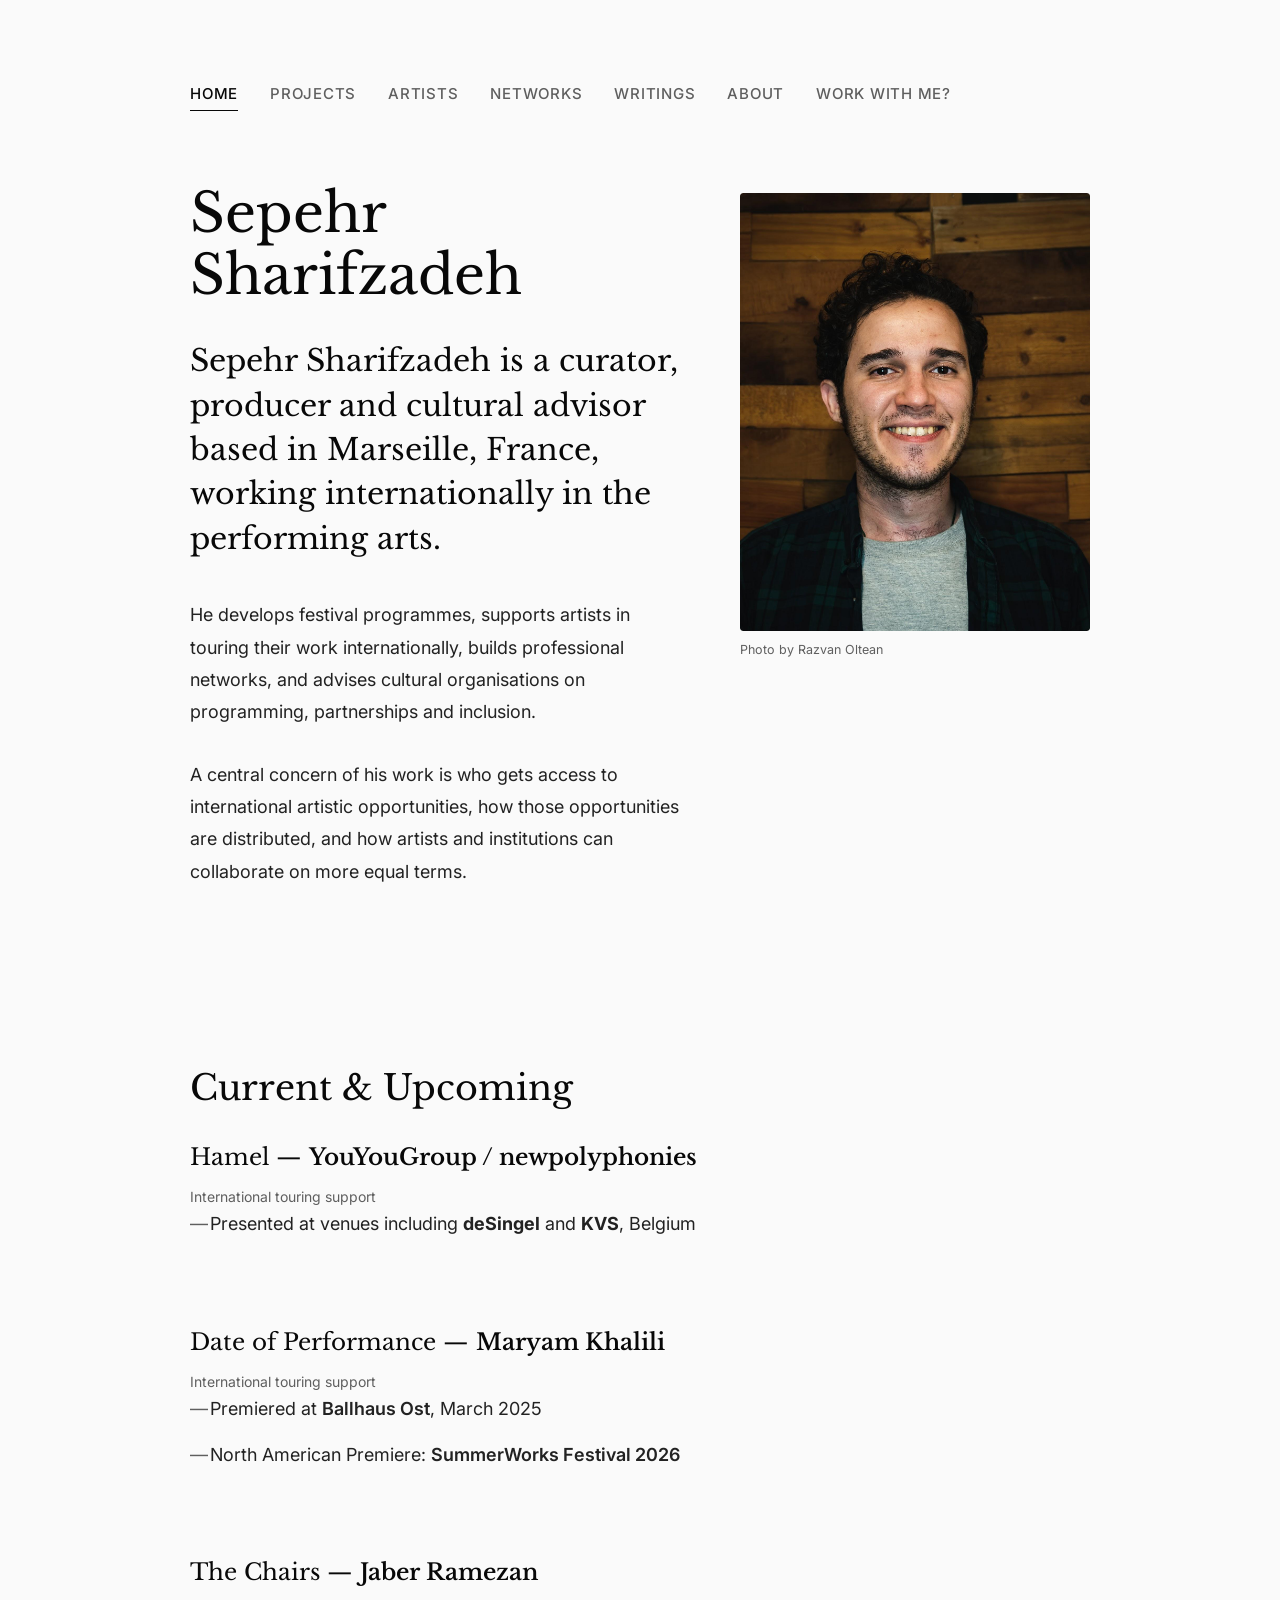
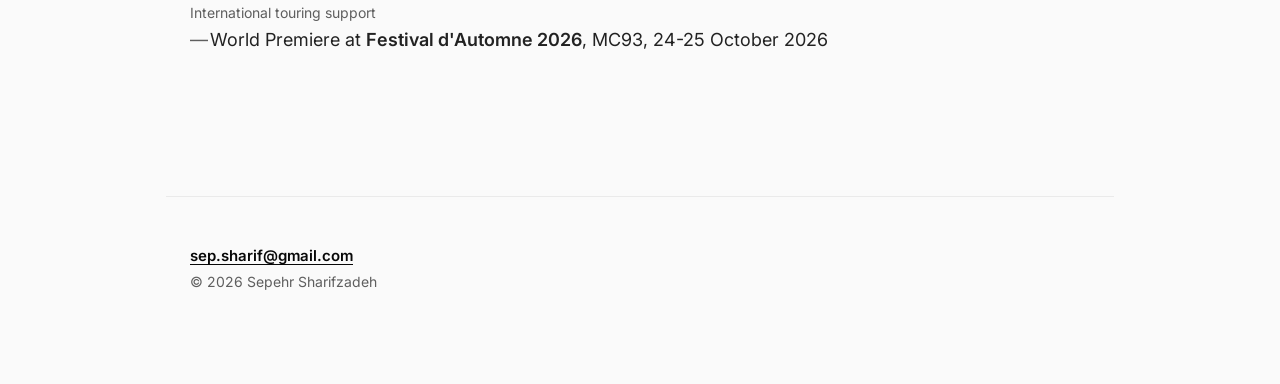
==== commit 1bf1cc95: "Clarify website copy: index.html" ====
--- a/index.html
+++ b/index.html
@@ -25,8 +25,9 @@
       <div class="home-intro-layout">
         <div class="home-intro-text">
           <h1>Sepehr Sharifzadeh</h1>
-          <p class="emphasized-statement">Sepehr Sharifzadeh is a curator, producer, and cultural advisor working across international performing arts. He develops artistic programmes, professional networks, and models for collaboration, particularly between artists and organisations working across different cultural and political contexts.</p>
-          <p>His work combines programming, production, touring, facilitation, and network-building. He also advises festivals and cultural institutions on inclusive programming, intercultural collaboration, and the development of diversity, equity, inclusion, and access initiatives.</p>
+          <p class="emphasized-statement">Sepehr Sharifzadeh is a curator, producer and cultural advisor based in Marseille, France, working internationally in the performing arts.</p>
+          <p>He develops festival programmes, supports artists in touring their work internationally, builds professional networks, and advises cultural organisations on programming, partnerships and inclusion.</p>
+          <p>A central concern of his work is who gets access to international artistic opportunities, how those opportunities are distributed, and how artists and institutions can collaborate on more equal terms.</p>
         </div>
 
         <figure class="editorial-image profile-image">
